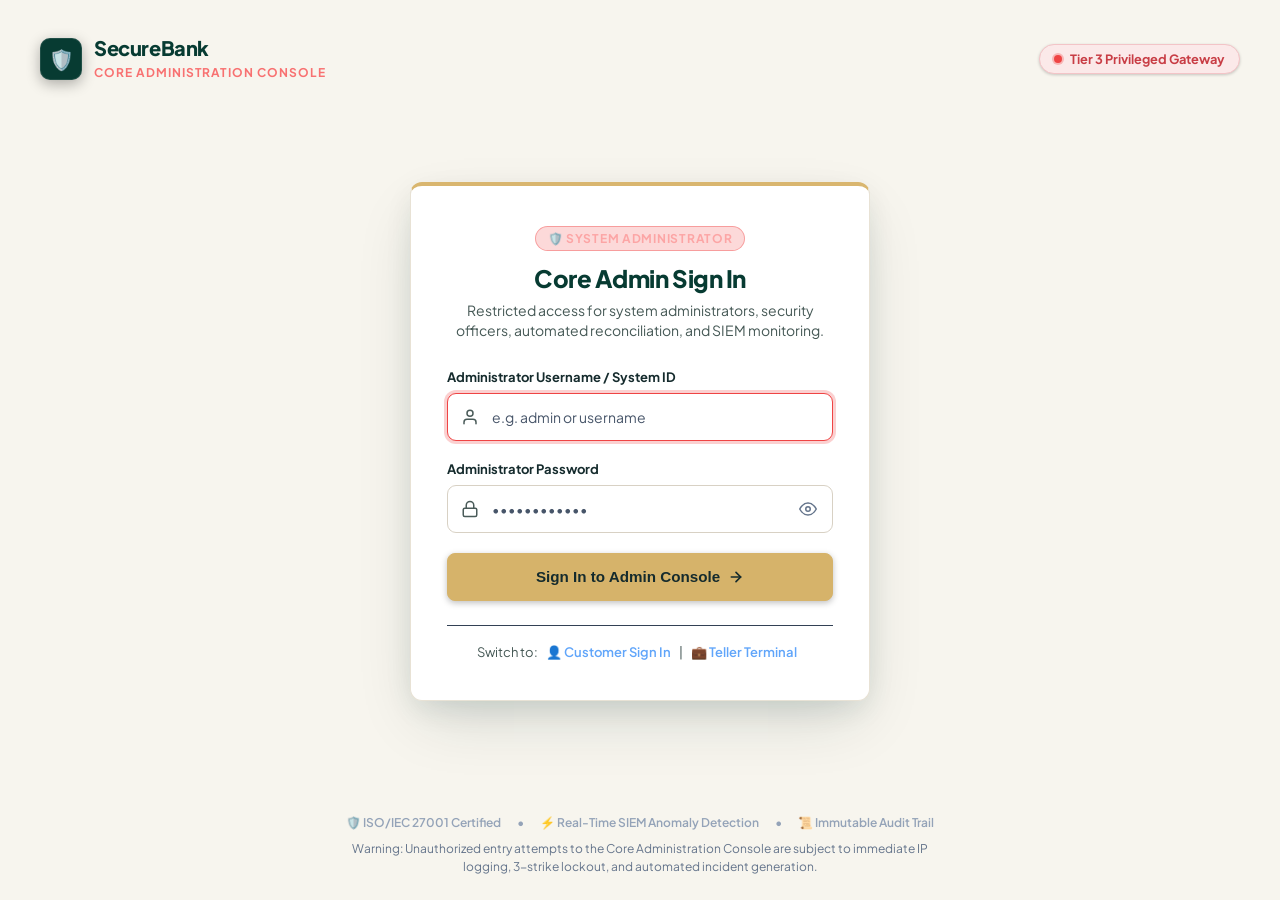
==== src/main/resources/web/admin-login.html @ 15ca66fe "Initial commit: SecureBank banking system" ====
<!DOCTYPE html>
<html lang="en">
<head>
    <meta charset="UTF-8">
    <meta name="viewport" content="width=device-width, initial-scale=1.0">
    <title>Administration Console Sign In — SecureBank</title>
    <link rel="preconnect" href="https://fonts.googleapis.com">
    <link rel="preconnect" href="https://fonts.gstatic.com" crossorigin>
    <link href="https://fonts.googleapis.com/css2?family=Plus+Jakarta+Sans:wght@300;400;500;600;700;800&family=JetBrains+Mono:wght@400;500;600;700&display=swap" rel="stylesheet">
    <style>
        :root {
            --sb-bg: #F7F5EE;
            --sb-surface: #FFFFFF;
            --sb-border: #E8E2D5;
            --sb-text-main: #152B2D;
            --sb-text-muted: #455855;
            --sb-primary: #D9B66F;
            --sb-accent: #D9B66F;
            --sb-accent-hover: #C5A052;
            --sb-danger: #C83D45;
            --sb-danger-bg: #FBE9E9;
            --sb-danger-border: #F3C4C7;
            --sb-success: #16845B;
            --sb-success-bg: #E2F4E9;
            --sb-success-border: #B7E8C9;
            --sb-radius: 12px;
            --sb-shadow: 0 10px 25px -5px rgba(21, 43, 45, 0.08), 0 8px 10px -6px rgba(21, 43, 45, 0.04);
        }

        * {
            box-sizing: border-box;
            margin: 0;
            padding: 0;
        }

        body {
            font-family: 'Plus Jakarta Sans', -apple-system, BlinkMacSystemFont, 'Segoe UI', Roboto, sans-serif;
            background: #F7F5EE;
            color: var(--sb-text-main);
            min-height: 100vh;
            display: flex;
            flex-direction: column;
            justify-content: space-between;
            align-items: center;
            padding: 24px 16px;
        }

        .portal-topbar {
            width: 100%;
            max-width: 1200px;
            display: flex;
            justify-content: space-between;
            align-items: center;
            padding: 12px 0;
        }

        .portal-brand {
            display: flex;
            align-items: center;
            gap: 12px;
            text-decoration: none;
            color: #073B32;
        }

        .brand-icon-box {
            width: 42px;
            height: 42px;
            background: #073B32; border: 1px solid rgba(217, 182, 111, 0.35); color: #D9B66F;
            border-radius: 10px;
            display: flex;
            align-items: center;
            justify-content: center;
            font-size: 1.25rem;
            box-shadow: 0 4px 14px rgba(0, 0, 0, 0.3);
            border: 1px solid rgba(255, 255, 255, 0.1);
            flex-shrink: 0;
        }

        .dashboard-watermark-layer {
            position: fixed;
            top: 50%;
            left: 50%;
            transform: translate(-50%, -50%);
            width: min(40vw, 420px);
            aspect-ratio: 1 / 1;
            pointer-events: none;
            z-index: 0;
            opacity: 0.035;
            display: flex;
            align-items: center;
            justify-content: center;
            user-select: none;
        }

        .dashboard-watermark-img {
            width: 100%;
            height: 100%;
            object-fit: contain;
        }

        .brand-text h1 {
            font-size: 1.25rem;
            font-weight: 800;
            letter-spacing: -0.02em;
            color: #073B32;
            line-height: 1.2;
        }

        .brand-text span {
            font-size: 0.75rem;
            color: #F87171;
            font-weight: 700;
            text-transform: uppercase;
            letter-spacing: 0.08em;
        }

        .sec-badge {
            display: flex;
            align-items: center;
            gap: 8px;
            background: #FBE9E9;
            border: 1px solid #F3C4C7;
            padding: 6px 14px;
            border-radius: 20px;
            font-size: 0.8rem;
            font-weight: 700;
            color: #C83D45;
            box-shadow: 0 1px 3px rgba(0,0,0,0.2);
        }

        .status-dot {
            width: 8px;
            height: 8px;
            border-radius: 50%;
            background: #EF4444;
            box-shadow: 0 0 0 2px rgba(239, 68, 68, 0.3);
            animation: pulse-dot 2s infinite ease-in-out;
        }

        @keyframes pulse-dot {
            0%, 100% { opacity: 1; transform: scale(1); }
            50% { opacity: 0.5; transform: scale(0.9); }
        }

        .login-wrapper {
            width: 100%;
            max-width: 460px;
            margin: auto;
        }

        .login-card {
            background: var(--sb-surface);
            border: 1px solid var(--sb-border);
            border-top: 4px solid #D9B66F;
            border-radius: var(--sb-radius);
            box-shadow: 0 10px 30px -5px rgba(7, 59, 50, 0.12), 0 25px 60px -12px rgba(21, 43, 45, 0.16);
            padding: 40px 36px;
            position: relative;
            z-index: 1;
        }

        .card-header {
            margin-bottom: 28px;
            text-align: center;
        }

        .card-header .portal-pill {
            display: inline-flex;
            align-items: center;
            gap: 6px;
            background: rgba(239, 68, 68, 0.2);
            color: #FCA5A5;
            border: 1px solid rgba(239, 68, 68, 0.4);
            padding: 4px 12px;
            border-radius: 16px;
            font-size: 0.75rem;
            font-weight: 700;
            text-transform: uppercase;
            letter-spacing: 0.06em;
            margin-bottom: 12px;
        }

        .card-header h2 {
            font-size: 1.5rem;
            font-weight: 800;
            color: #073B32;
            margin-bottom: 8px;
            letter-spacing: -0.02em;
        }

        .card-header p {
            font-size: 0.875rem;
            color: var(--sb-text-muted);
            line-height: 1.4;
        }

        .alert-box {
            display: none;
            padding: 12px 16px;
            border-radius: 8px;
            font-size: 0.875rem;
            margin-bottom: 20px;
            line-height: 1.4;
        }

        .alert-danger {
            background: var(--sb-danger-bg);
            border: 1px solid var(--sb-danger-border);
            color: #FCA5A5;
        }

        .alert-success {
            background: var(--sb-success-bg);
            border: 1px solid var(--sb-success-border);
            color: #86EFAC;
        }

        .form-group {
            margin-bottom: 20px;
        }

        .form-label {
            display: block;
            font-size: 0.8125rem;
            font-weight: 600;
            color: #152B2D;
            font-weight: 700;
            margin-bottom: 8px;
        }

        .input-group {
            position: relative;
            display: flex;
            align-items: center;
        }

        .input-icon {
            position: absolute;
            left: 14px;
            color: #4A5B59;
            display: flex;
            align-items: center;
            justify-content: center;
            pointer-events: none;
        }

        .form-input {
            width: 100%;
            height: 48px;
            padding: 0 44px 0 44px;
            background: #FFFFFF;
            border: 1.5px solid #D8D1C4;
            border-radius: 9px;
            color: #152B2D;
            font-size: 0.95rem;
            font-family: inherit;
            outline: none;
            transition: all 0.2s ease;
        }

        .form-input:focus {
            border-color: #EF4444;
            box-shadow: 0 0 0 3px rgba(239, 68, 68, 0.25);
        }

        .form-input::placeholder {
            color: #475569;
            font-size: 0.875rem;
        }

        .password-toggle-btn {
            position: absolute;
            right: 12px;
            background: none;
            border: none;
            cursor: pointer;
            color: #64748B;
            padding: 4px;
            display: flex;
            align-items: center;
            justify-content: center;
            transition: color 0.15s ease;
        }

        .password-toggle-btn:hover {
            color: #CBD5E1;
        }

        .btn-submit {
            width: 100%;
            height: 48px;
            background: #D6B36A;
            color: #152B2D;
            border: 1px solid #D6B36A;
            border-radius: 8px;
            font-size: 0.95rem;
            font-weight: 700;
            cursor: pointer;
            display: flex;
            align-items: center;
            justify-content: center;
            gap: 8px;
            transition: all 0.2s ease;
            box-shadow: 0 2px 6px rgba(0, 0, 0, 0.25);
        }

        .btn-submit:hover {
            background: #E5C783;
            border-color: #E5C783;
            color: #152B2D;
            transform: translateY(-1px);
            box-shadow: 0 4px 14px rgba(214, 179, 106, 0.3);
        }

        .btn-submit:active {
            transform: scale(0.99);
        }

        .btn-submit:disabled {
            opacity: 0.65;
            cursor: not-allowed;
        }

        .credential-callout {
            margin-top: 20px;
            padding: 14px;
            background: #0F172A;
            border: 1px dashed #334155;
            border-radius: 8px;
            font-size: 0.8125rem;
            color: #94A3B8;
        }

        .credential-callout strong {
            color: #073B32;
        }

        .callout-row {
            display: flex;
            justify-content: space-between;
            align-items: center;
            margin-top: 6px;
            font-family: 'JetBrains Mono', monospace;
            font-size: 0.775rem;
        }

        .quick-fill-btn {
            background: #334155;
            border: none;
            padding: 2px 8px;
            border-radius: 4px;
            font-size: 0.75rem;
            cursor: pointer;
            font-weight: 600;
            color: #F8FAFC;
            transition: background 0.15s ease;
        }

        .quick-fill-btn:hover {
            background: #475569;
        }

        .other-portals {
            margin-top: 24px;
            padding-top: 18px;
            border-top: 1px solid #334155;
            text-align: center;
            font-size: 0.8125rem;
            color: var(--sb-text-muted);
        }

        .other-portals a {
            color: #60A5FA;
            font-weight: 600;
            text-decoration: none;
            margin: 0 6px;
        }

        .other-portals a:hover {
            text-decoration: underline;
        }

        .portal-footer {
            width: 100%;
            max-width: 600px;
            text-align: center;
            margin-top: 24px;
            font-size: 0.75rem;
            color: #64748B;
            line-height: 1.5;
        }

        .footer-badges {
            display: flex;
            justify-content: center;
            align-items: center;
            gap: 16px;
            margin-bottom: 8px;
            font-weight: 600;
            color: #94A3B8;
        }
    </style>
</head>
<body>

    <!-- Header / Brand -->
    <header class="portal-topbar">
        <a href="login.html" class="portal-brand">
            <div class="brand-icon-box">🛡️</div>
            <div class="brand-text">
                <h1>SecureBank</h1>
                <span>Core Administration Console</span>
            </div>
        </a>

        <div class="sec-badge">
            <span class="status-dot"></span>
            <span>Tier 3 Privileged Gateway</span>
        </div>
    </header>

    <!-- Main Sign In Card -->
    <main class="login-wrapper">
        <div class="login-card">
            <div class="card-header" id="cardHeader">
                <div class="portal-pill" id="portalPill">🛡️ System Administrator</div>
                <h2 id="portalHeading">Core Admin Sign In</h2>
                <p id="portalSub">Restricted access for system administrators, security officers, automated reconciliation, and SIEM monitoring.</p>
            </div>

            <!-- Error/Status Alert -->
            <div class="alert-box alert-danger" id="loginAlert"></div>

            <!-- Standard Admin Sign In Form -->
            <form id="adminLoginForm" onsubmit="handleAdminSignIn(event)">
                <div class="form-group">
                    <label class="form-label" for="loginIdentifier">Administrator Username / System ID</label>
                    <div class="input-group">
                        <span class="input-icon">
                            <svg viewBox="0 0 24 24" width="18" height="18" fill="none" stroke="currentColor" stroke-width="2" stroke-linecap="round" stroke-linejoin="round">
                                <path d="M20 21v-2a4 4 0 0 0-4-4H8a4 4 0 0 0-4 4v2"></path>
                                <circle cx="12" cy="7" r="4"></circle>
                            </svg>
                        </span>
                        <input type="text" id="loginIdentifier" class="form-input" placeholder="e.g. admin or username" required autofocus autocomplete="username">
                    </div>
                </div>

                <div class="form-group">
                    <label class="form-label" for="loginPassword">Administrator Password</label>
                    <div class="input-group">
                        <span class="input-icon">
                            <svg viewBox="0 0 24 24" width="18" height="18" fill="none" stroke="currentColor" stroke-width="2" stroke-linecap="round" stroke-linejoin="round">
                                <rect x="3" y="11" width="18" height="11" rx="2" ry="2"></rect>
                                <path d="M7 11V7a5 5 0 0 1 10 0v4"></path>
                            </svg>
                        </span>
                        <input type="password" id="loginPassword" class="form-input" placeholder="••••••••••••" required autocomplete="current-password">
                        <button type="button" class="password-toggle-btn" onclick="togglePasswordVisibility('loginPassword', this)" title="Show/Hide Password">
                            <svg viewBox="0 0 24 24" width="18" height="18" fill="none" stroke="currentColor" stroke-width="2" stroke-linecap="round" stroke-linejoin="round">
                                <path d="M1 12s4-8 11-8 11 8 11 8-4 8-11 8-11-8-11-8z"></path>
                                <circle cx="12" cy="12" r="3"></circle>
                            </svg>
                        </button>
                    </div>
                </div>

                <button type="submit" class="btn-submit" id="submitBtn">
                    <span>Sign In to Admin Console</span>
                    <svg viewBox="0 0 24 24" width="16" height="16" fill="none" stroke="currentColor" stroke-width="2.5" stroke-linecap="round" stroke-linejoin="round">
                        <line x1="5" y1="12" x2="19" y2="12"></line>
                        <polyline points="12 5 19 12 12 19"></polyline>
                    </svg>
                </button>
            </form>

            <!-- First-Time Master Admin Setup Form (Shown only when 0 admins exist) -->
            <form id="adminSetupForm" style="display: none;" onsubmit="handleMasterAdminSetup(event)">
                <div class="form-group">
                    <label class="form-label" for="setupFullName">Administrator Full Name</label>
                    <input type="text" id="setupFullName" class="form-input" placeholder="e.g. Master Administrator" required>
                </div>
                <div class="form-group">
                    <label class="form-label" for="setupUsername">Master Admin Username</label>
                    <input type="text" id="setupUsername" class="form-input" placeholder="e.g. admin or sysadmin" required>
                </div>
                <div class="form-group">
                    <label class="form-label" for="setupEmail">Administrator Email</label>
                    <input type="email" id="setupEmail" class="form-input" placeholder="admin@securebank.com">
                </div>
                <div class="form-group">
                    <label class="form-label" for="setupPassword">Master Password</label>
                    <input type="password" id="setupPassword" class="form-input" placeholder="Min 8 chars (uppercase, digit, symbol)" required>
                </div>
                <div class="form-group">
                    <label class="form-label" for="setupConfirmPassword">Confirm Master Password</label>
                    <input type="password" id="setupConfirmPassword" class="form-input" placeholder="Repeat master password" required>
                </div>
                <button type="submit" class="btn-submit" id="setupSubmitBtn" style="background: linear-gradient(135deg, #10B981, #059669);">
                    <span>Initialize Master Admin Account</span>
                    <svg viewBox="0 0 24 24" width="16" height="16" fill="none" stroke="currentColor" stroke-width="2.5" stroke-linecap="round" stroke-linejoin="round">
                        <line x1="5" y1="12" x2="19" y2="12"></line>
                        <polyline points="12 5 19 12 12 19"></polyline>
                    </svg>
                </button>
            </form>

            <div class="other-portals">
                Switch to:
                <a href="login.html">👤 Customer Sign In</a>
                <span>|</span>
                <a href="teller-login.html">💼 Teller Terminal</a>
            </div>
        </div>
    </main>

    <!-- Footer Trust & Compliance -->
    <footer class="portal-footer">
        <div class="footer-badges">
            <span>🛡️ ISO/IEC 27001 Certified</span>
            <span>•</span>
            <span>⚡ Real-Time SIEM Anomaly Detection</span>
            <span>•</span>
            <span>📜 Immutable Audit Trail</span>
        </div>
        <p>Warning: Unauthorized entry attempts to the Core Administration Console are subject to immediate IP logging, 3-strike lockout, and automated incident generation.</p>
    </footer>

    <script>
        function togglePasswordVisibility(fieldId, btn) {
            const input = document.getElementById(fieldId);
            if (input.type === 'password') {
                input.type = 'text';
                btn.style.color = '#EF4444';
            } else {
                input.type = 'password';
                btn.style.color = '#64748B';
            }
        }

        function showAlert(msg, isSuccess = false) {
            const alertBox = document.getElementById('loginAlert');
            alertBox.textContent = msg;
            alertBox.className = 'alert-box ' + (isSuccess ? 'alert-success' : 'alert-danger');
            alertBox.style.display = 'block';
        }

        function clearAlert() {
            const alertBox = document.getElementById('loginAlert');
            alertBox.style.display = 'none';
        }

        document.addEventListener('DOMContentLoaded', checkSystemStatus);

        async function checkSystemStatus() {
            try {
                const res = await fetch('/api/auth/system-status');
                const data = await res.json();
                if (data.success && !data.hasAdmin) {
                    document.getElementById('adminLoginForm').style.display = 'none';
                    document.getElementById('adminSetupForm').style.display = 'block';
                    const pill = document.getElementById('portalPill');
                    pill.textContent = '⚡ First-Time System Setup';
                    pill.style.background = 'rgba(16, 185, 129, 0.2)';
                    pill.style.borderColor = 'rgba(16, 185, 129, 0.5)';
                    pill.style.color = '#6EE7B7';
                    document.getElementById('portalHeading').textContent = 'Create Master Administrator';
                    document.getElementById('portalSub').textContent = 'No administrator accounts exist. Initialize your Master Administrator credentials to configure and operate the bank.';
                }
            } catch (ignored) {
            }
        }

        async function handleMasterAdminSetup(e) {
            e.preventDefault();
            clearAlert();
            const fullName = document.getElementById('setupFullName').value.trim();
            const username = document.getElementById('setupUsername').value.trim();
            const email = document.getElementById('setupEmail').value.trim();
            const password = document.getElementById('setupPassword').value;
            const confirmPassword = document.getElementById('setupConfirmPassword').value;

            if (password !== confirmPassword) {
                showAlert('Passwords do not match.');
                return;
            }

            const btn = document.getElementById('setupSubmitBtn');
            btn.disabled = true;
            btn.innerHTML = '<span>Initializing Master Administrator...</span>';

            try {
                const res = await fetch('/api/auth/setup-admin', {
                    method: 'POST',
                    headers: { 'Content-Type': 'application/json' },
                    body: JSON.stringify({ fullName, username, email, password, confirmPassword })
                });

                const data = await res.json();
                if (data.success) {
                    sessionStorage.setItem('sb_token', data.token);
                    sessionStorage.setItem('sb_user', JSON.stringify(data.user));
                    showAlert('Master administrator account created successfully! Redirecting...', true);
                    setTimeout(() => {
                        window.location.href = 'index.html';
                    }, 500);
                } else {
                    showAlert(data.message || 'Failed to initialize administrator.');
                    btn.disabled = false;
                    btn.innerHTML = '<span>Initialize Master Admin Account</span>';
                }
            } catch (err) {
                showAlert('Network connectivity failure. Unable to reach core banking server.');
                btn.disabled = false;
                btn.innerHTML = '<span>Initialize Master Admin Account</span>';
            }
        }

        async function handleAdminSignIn(e) {
            e.preventDefault();
            clearAlert();
            const identifier = document.getElementById('loginIdentifier').value.trim();
            const password = document.getElementById('loginPassword').value;

            if (!identifier || !password) {
                showAlert('Please provide your Admin Username and Password.');
                return;
            }

            const btn = document.getElementById('submitBtn');
            btn.disabled = true;
            btn.innerHTML = '<span>Verifying Admin Credentials...</span>';

            try {
                const response = await fetch('/api/login', {
                    method: 'POST',
                    headers: { 'Content-Type': 'application/json' },
                    body: JSON.stringify({ username: identifier, password: password })
                });

                const data = await response.json();

                if (data.success) {
                    if (data.user && data.user.role !== 'ADMIN') {
                        showAlert('Access Denied: This account does not possess System Administrator privileges.');
                        btn.disabled = false;
                        btn.innerHTML = '<span>Sign In to Admin Console</span>';
                        return;
                    }

                    sessionStorage.setItem('sb_token', data.token);
                    sessionStorage.setItem('sb_user', JSON.stringify(data.user));
                    if (data.account) {
                        sessionStorage.setItem('sb_account', JSON.stringify(data.account));
                    }
                    showAlert('Administrator verification successful. Access granted...', true);
                    setTimeout(() => {
                        window.location.href = 'index.html';
                    }, 500);
                } else {
                    showAlert(data.message || 'Administrator authentication rejected: Invalid credentials or account locked.');
                    btn.disabled = false;
                    btn.innerHTML = '<span>Sign In to Admin Console</span>';
                }
            } catch (err) {
                console.error('Login error:', err);
                showAlert('Network connectivity failure. Unable to reach core banking server.');
                btn.disabled = false;
                btn.innerHTML = '<span>Sign In to Admin Console</span>';
            }
        }
    </script>
</body>
</html>
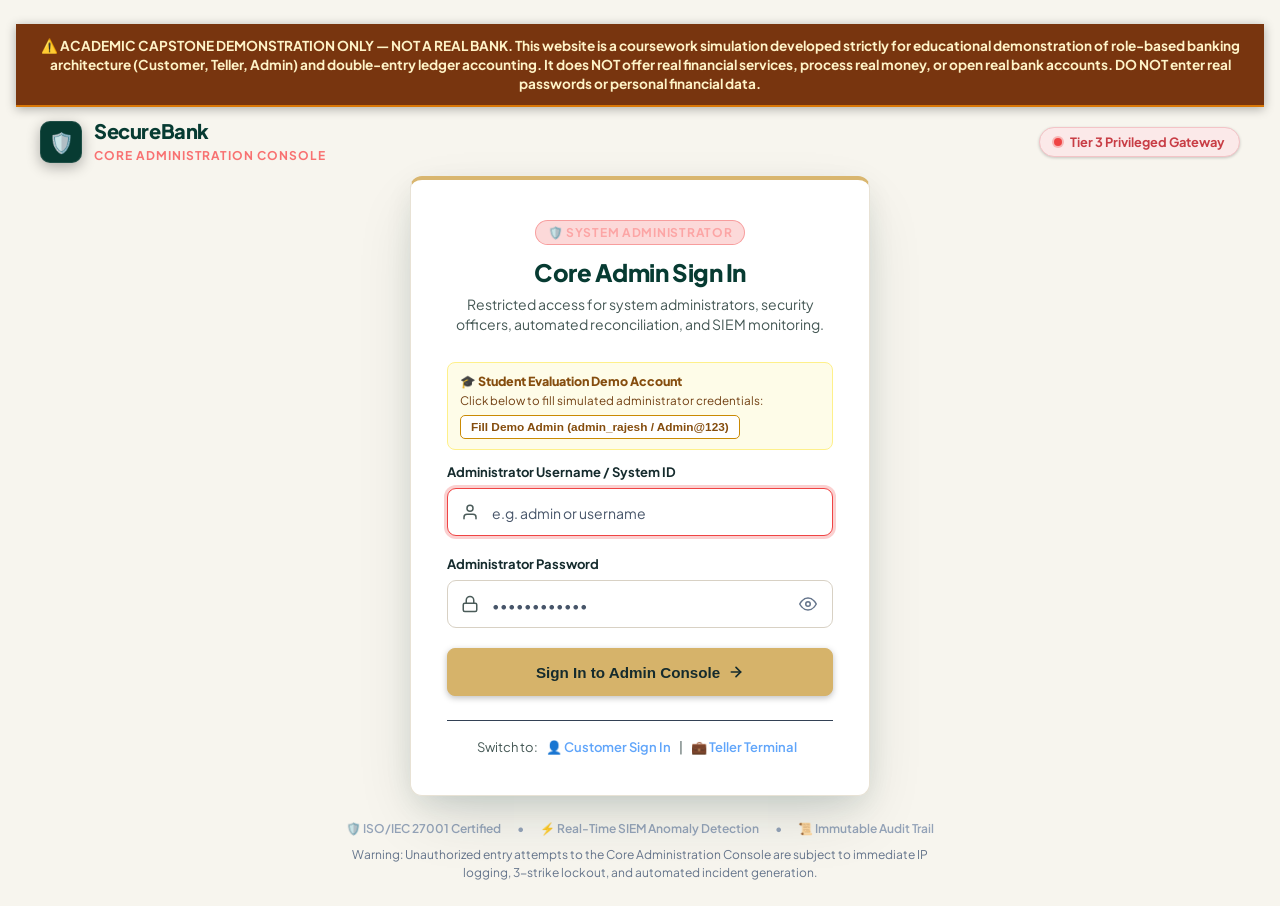
==== commit e79a9c94: "Fix SecureBank security vulnerabilities" ====
--- a/src/main/resources/web/admin-login.html
+++ b/src/main/resources/web/admin-login.html
@@ -3,7 +3,9 @@
 <head>
     <meta charset="UTF-8">
     <meta name="viewport" content="width=device-width, initial-scale=1.0">
-    <title>Administration Console Sign In — SecureBank</title>
+    <title>Administrator Console — SecureBank (Academic Demonstration)</title>
+    <meta name="robots" content="noindex, nofollow">
+    <meta name="description" content="SecureBank is an academic student capstone software demonstration. Not a commercial bank.">
     <link rel="preconnect" href="https://fonts.googleapis.com">
     <link rel="preconnect" href="https://fonts.gstatic.com" crossorigin>
     <link href="https://fonts.googleapis.com/css2?family=Plus+Jakarta+Sans:wght@300;400;500;600;700;800&family=JetBrains+Mono:wght@400;500;600;700&display=swap" rel="stylesheet">
@@ -403,6 +405,11 @@
 </head>
 <body>
 
+    <!-- ACADEMIC DEMONSTRATION MANDATORY DISCLAIMER BANNER -->
+    <div class="academic-disclaimer-banner" role="alert" style="background:#78350F; color:#FEF3C7; padding:12px 20px; font-size:0.85rem; font-weight:700; line-height:1.4; border-bottom:2px solid #D97706; text-align:center; position:sticky; top:0; z-index:99999; box-shadow:0 2px 10px rgba(0,0,0,0.3);">
+        ⚠️ ACADEMIC CAPSTONE DEMONSTRATION ONLY — NOT A REAL BANK. This website is a coursework simulation developed strictly for educational demonstration of role-based banking architecture (Customer, Teller, Admin) and double-entry ledger accounting. It does NOT offer real financial services, process real money, or open real bank accounts. DO NOT enter real passwords or personal financial data.
+    </div>
+
     <!-- Header / Brand -->
     <header class="portal-topbar">
         <a href="login.html" class="portal-brand">
@@ -430,6 +437,19 @@
 
             <!-- Error/Status Alert -->
             <div class="alert-box alert-danger" id="loginAlert"></div>
+
+                        <!-- Academic Demo Credentials Quick-Fill -->
+            <div style="background:#FEFCE8; border:1px solid #FEF08A; border-radius:8px; padding:10px 12px; margin-bottom:14px; text-align:left;">
+                <div style="font-size:0.78rem; font-weight:800; color:#854D0E; margin-bottom:4px;">
+                    🎓 Student Evaluation Demo Account
+                </div>
+                <div style="font-size:0.73rem; color:#713F12; margin-bottom:6px;">
+                    Click below to fill simulated administrator credentials:
+                </div>
+                <button type="button" onclick="document.getElementById('loginIdentifier').value='admin_rajesh';document.getElementById('loginPassword').value='Admin@123';" style="background:#FFFFFF; border:1px solid #CA8A04; color:#854D0E; padding:4px 10px; border-radius:5px; font-size:0.74rem; font-weight:700; cursor:pointer;">
+                    Fill Demo Admin (admin_rajesh / Admin@123)
+                </button>
+            </div>
 
             <!-- Standard Admin Sign In Form -->
             <form id="adminLoginForm" onsubmit="handleAdminSignIn(event)">
@@ -442,7 +462,7 @@
                                 <circle cx="12" cy="7" r="4"></circle>
                             </svg>
                         </span>
-                        <input type="text" id="loginIdentifier" class="form-input" placeholder="e.g. admin or username" required autofocus autocomplete="username">
+                        <input type="text" id="loginIdentifier" class="form-input" placeholder="e.g. admin or username"  required autofocus autocomplete="username">
                     </div>
                 </div>
 
@@ -455,7 +475,7 @@
                                 <path d="M7 11V7a5 5 0 0 1 10 0v4"></path>
                             </svg>
                         </span>
-                        <input type="password" id="loginPassword" class="form-input" placeholder="••••••••••••" required autocomplete="current-password">
+                        <input type="password" id="loginPassword" class="form-input" placeholder="••••••••••••"  required autocomplete="current-password">
                         <button type="button" class="password-toggle-btn" onclick="togglePasswordVisibility('loginPassword', this)" title="Show/Hide Password">
                             <svg viewBox="0 0 24 24" width="18" height="18" fill="none" stroke="currentColor" stroke-width="2" stroke-linecap="round" stroke-linejoin="round">
                                 <path d="M1 12s4-8 11-8 11 8 11 8-4 8-11 8-11-8-11-8z"></path>
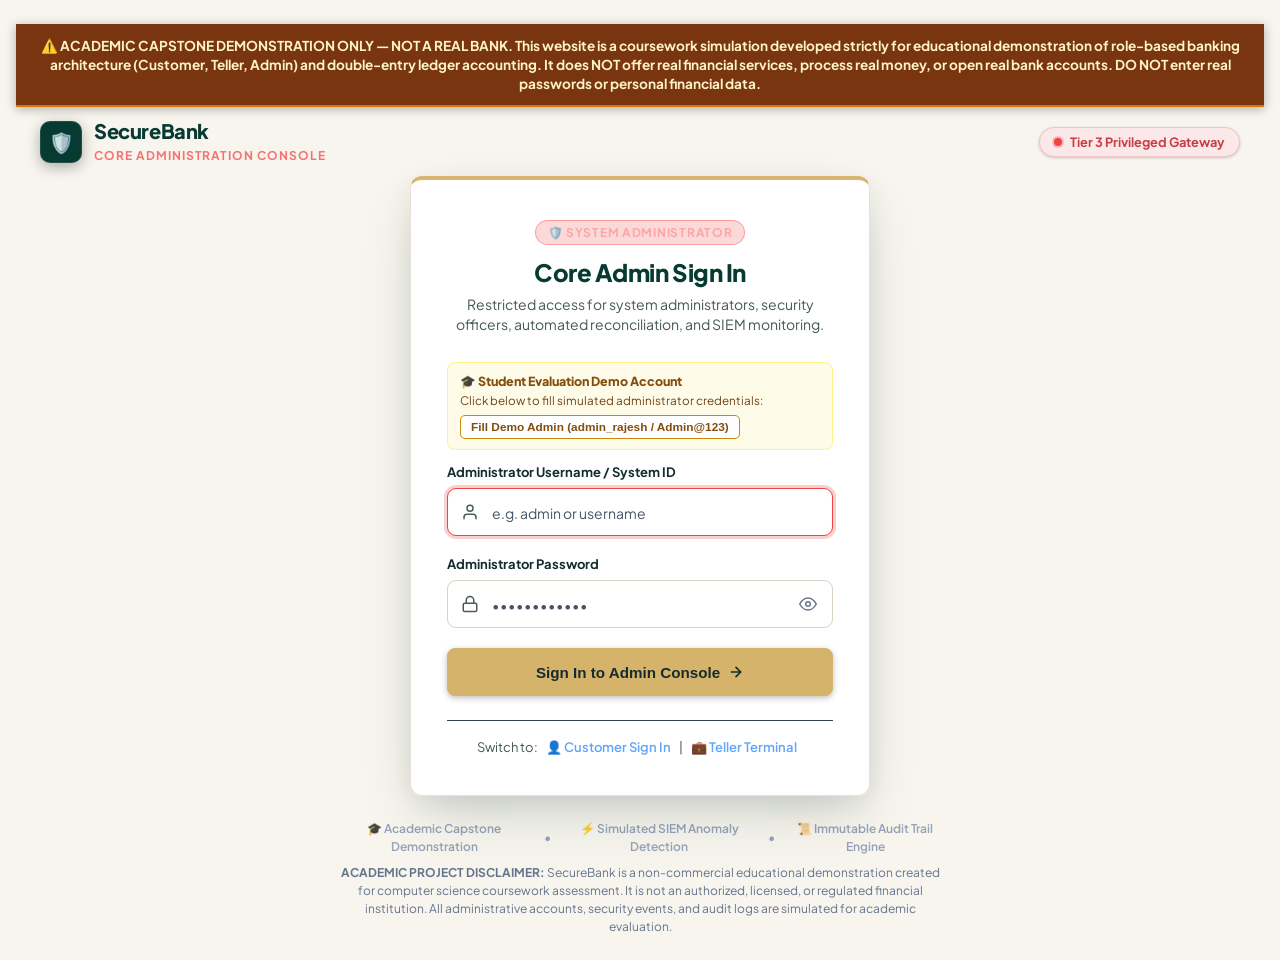
==== commit 26ba9084: "Fix SecureBank security vulnerabilities" ====
--- a/src/main/resources/web/admin-login.html
+++ b/src/main/resources/web/admin-login.html
@@ -537,13 +537,13 @@
     <!-- Footer Trust & Compliance -->
     <footer class="portal-footer">
         <div class="footer-badges">
-            <span>🛡️ ISO/IEC 27001 Certified</span>
+            <span>🎓 Academic Capstone Demonstration</span>
             <span>•</span>
-            <span>⚡ Real-Time SIEM Anomaly Detection</span>
+            <span>⚡ Simulated SIEM Anomaly Detection</span>
             <span>•</span>
-            <span>📜 Immutable Audit Trail</span>
+            <span>📜 Immutable Audit Trail Engine</span>
         </div>
-        <p>Warning: Unauthorized entry attempts to the Core Administration Console are subject to immediate IP logging, 3-strike lockout, and automated incident generation.</p>
+        <p><strong>ACADEMIC PROJECT DISCLAIMER:</strong> SecureBank is a non-commercial educational demonstration created for computer science coursework assessment. It is not an authorized, licensed, or regulated financial institution. All administrative accounts, security events, and audit logs are simulated for academic evaluation.</p>
     </footer>
 
     <script>
